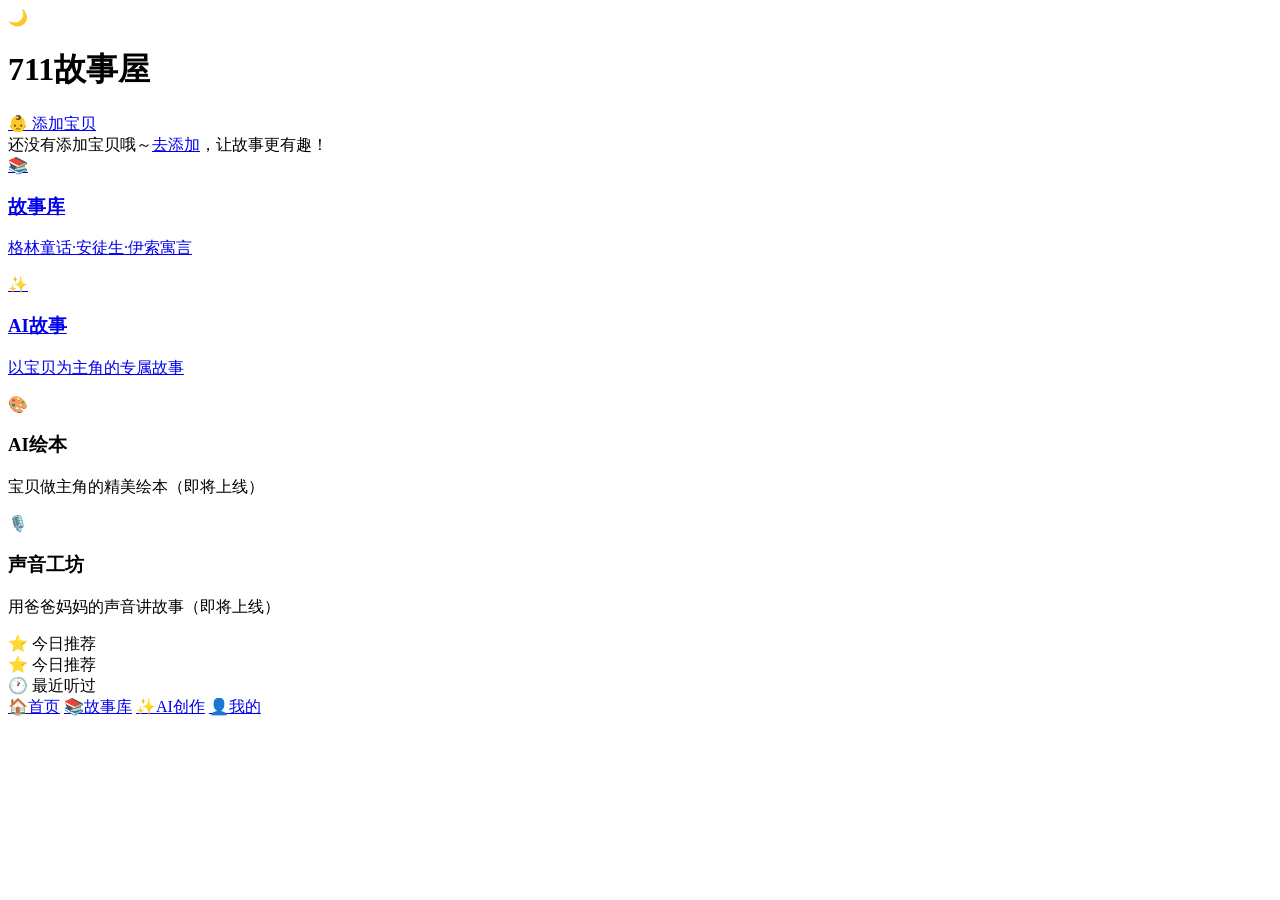
==== index.html @ f0ee1ba6 "Add/Update index.html" ====
<!DOCTYPE html>
<html lang="zh-CN">
<head>
  <meta charset="UTF-8">
  <meta name="viewport" content="width=device-width, initial-scale=1.0, user-scalable=no">
  <title>711故事屋</title>
  <link rel="manifest" href="manifest.json">
  <meta name="theme-color" content="#667eea">
  <link rel="stylesheet" href="css/common.css">
</head>
<body>
  <div class="container">
    <div class="header">
      <div class="logo">🌙</div>
      <h1>711故事屋</h1>
      <a href="profile.html" class="child-badge" id="childBadge">
        <span id="childEmoji">👶</span>
        <span id="childName">添加宝贝</span>
      </a>
    </div>

    <div class="no-child-tip" id="no-child-tip">
      还没有添加宝贝哦～<a href="profile.html">去添加</a>，让故事更有趣！
    </div>

    <div class="feature-grid">
      <a href="library.html" class="feature-card">
        <div class="icon">📚</div>
        <h3>故事库</h3>
        <p>格林童话·安徒生·伊索寓言</p>
      </a>
      <a href="create.html" class="feature-card">
        <div class="icon">✨</div>
        <h3>AI故事</h3>
        <p>以宝贝为主角的专属故事</p>
      </a>
      <div class="feature-card coming-soon">
        <div class="icon">🎨</div>
        <h3>AI绘本</h3>
        <p>宝贝做主角的精美绘本（即将上线）</p>
      </div>
      <div class="feature-card coming-soon">
        <div class="icon">🎙️</div>
        <h3>声音工坊</h3>
        <p>用爸爸妈妈的声音讲故事（即将上线）</p>
      </div>
    </div>

    <div class="section-title">⭐ 今日推荐</div>
    <div class="section-title">⭐ 今日推荐</div>
    <div id="recommendList"></div>

    <div class="section-title">🕐 最近听过</div>
    <div id="recentList"></div>
  </div>

  <nav class="nav-bar">
    <a href="index.html" class="active"><span class="icon">🏠</span>首页</a>
    <a href="library.html"><span class="icon">📚</span>故事库</a>
    <a href="create.html"><span class="icon">✨</span>AI创作</a>
    <a href="profile.html"><span class="icon">👤</span>我的</a>
  </nav>

  <script src="js/utils.js"></script>
  <script src="js/storage.js"></script>
  <script src="js/story-data.js"></script>
  <script src="js/app.js"></script>
  <script>
    // Update child badge
    const child = ChildStore.getDefault();

    // Render recommendations
    (function() {
      const list = document.getElementById('recommendList');
      const stories = StoryData.getRandom(3);
      list.innerHTML = stories.map(s => `
        <a href="reader.html?id=${s.id}&source=library" class="story-card">
          <div class="thumb">${s.emoji}</div>
          <div class="info"><h4>${s.title}</h4><p>${s.category === 'bedtime' ? '睡前故事' : s.category === 'fairy' ? '童话故事' : s.category === 'fable' ? '寓言故事' : '成语故事'} · ${s.ageRange}岁</p></div>
        </a>
      `).join('');
    })();
    if (child) {
      document.getElementById('childEmoji').textContent = getGenderEmoji(child.gender);
      document.getElementById('childName').textContent = getTimeGreeting() + '，' + child.name;
    }

    // Render recent history
    (function() {
      const list = document.getElementById('recentList');
      const history = StoryStore.getHistory(5);
      if (history.length === 0) {
        list.innerHTML = '<div class="story-card" style="opacity:.5;justify-content:center;"><p style="font-size:13px;color:var(--text-secondary)">还没有听过故事哦，去故事库看看吧～</p></div>';
        return;
      }
      list.innerHTML = history.map(h => {
        const isAI = h.source === 'ai';
        const href = isAI ? `reader.html?source=ai&storyId=${h.id}` : `reader.html?source=library&id=${h.originalId}`;
        return `<a href="${href}" class="story-card">
          <div class="thumb">${h.emoji || '📖'}</div>
          <div class="info"><h4>${h.title}</h4><p>${isAI ? 'AI故事' : '故事库'} · 听过${h.listenCount || 1}次</p></div>
        </a>`;
      }).join('');
    })();
  </script>
</body>
</html>
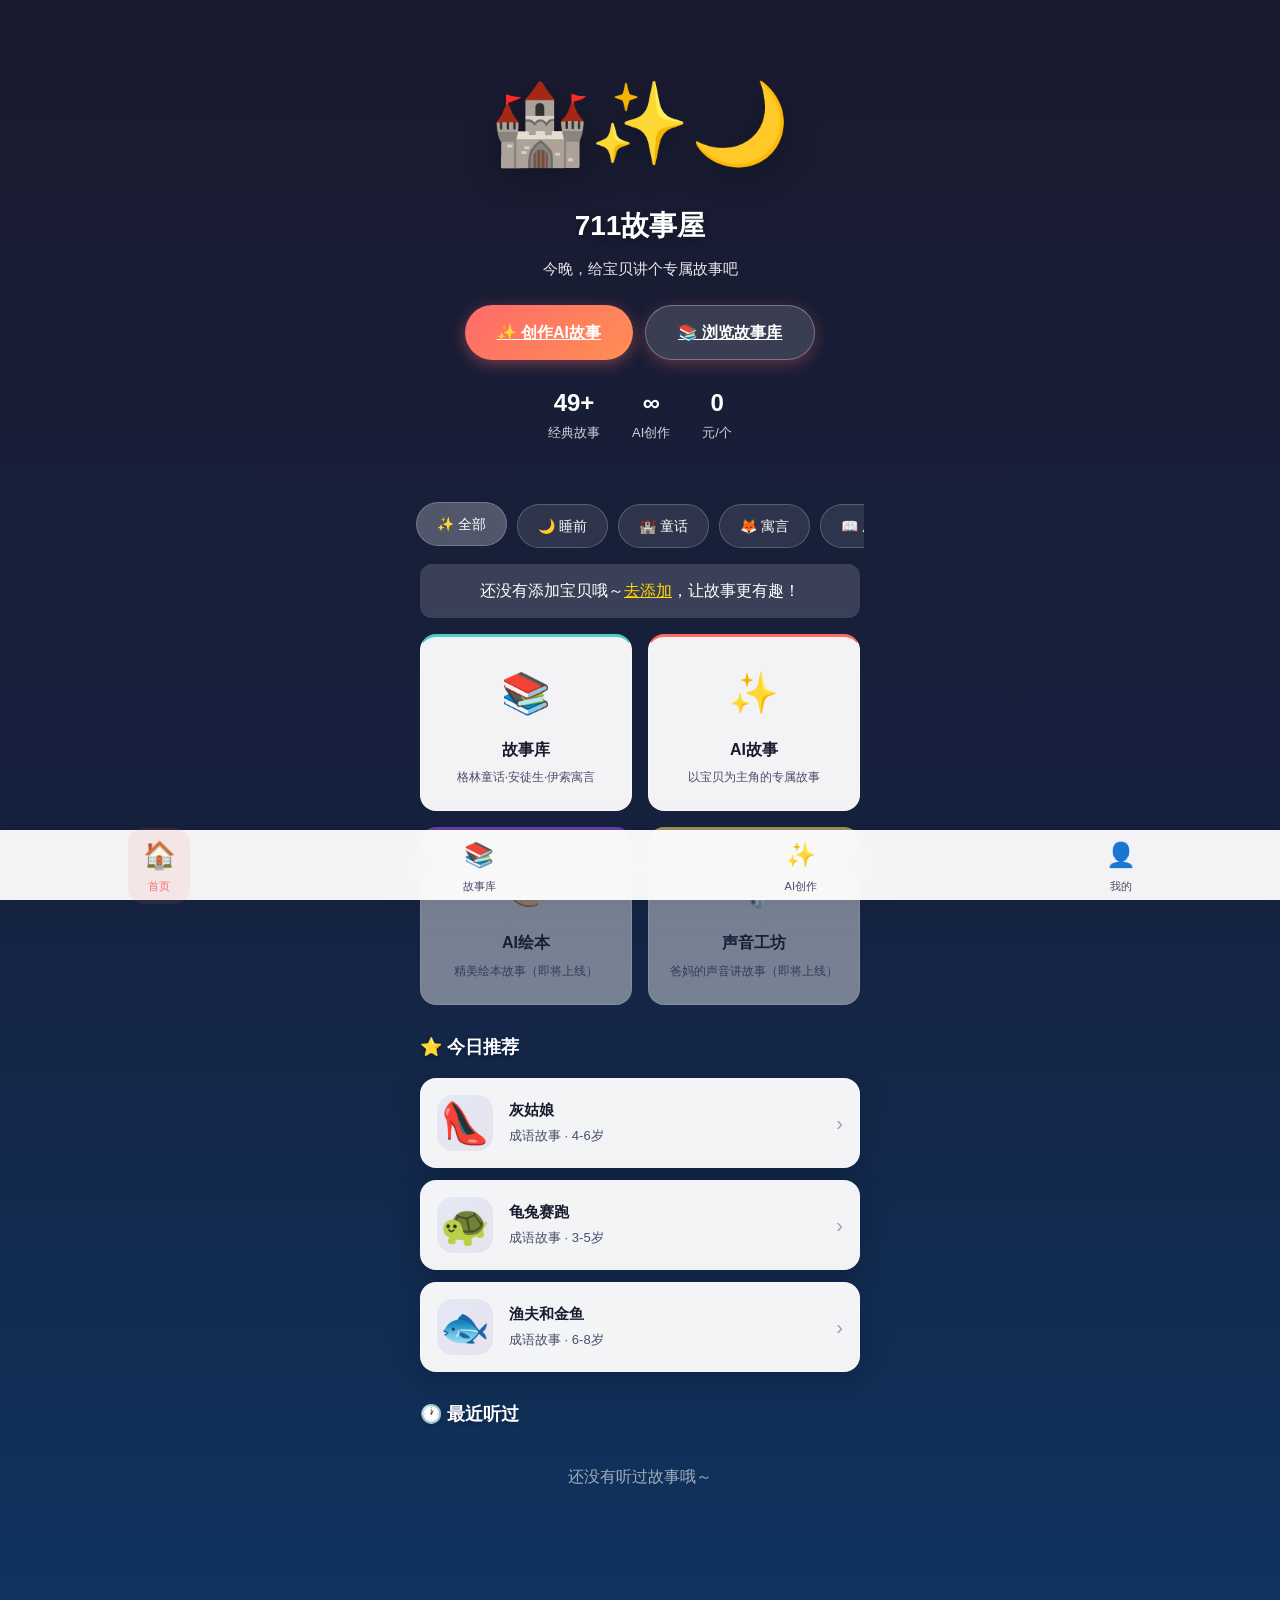
==== commit ffeb2bb0: "Redesign homepage: hero section, category tags, stats bar" ====
--- a/index.html
+++ b/index.html
@@ -3,53 +3,197 @@
 <head>
   <meta charset="UTF-8">
   <meta name="viewport" content="width=device-width, initial-scale=1.0, user-scalable=no">
-  <title>711故事屋</title>
+  <title>711故事屋 - 宝贝的专属睡前故事</title>
   <link rel="manifest" href="manifest.json">
-  <meta name="theme-color" content="#667eea">
+  <meta name="theme-color" content="#1a1a2e">
+  <meta name="description" content="用AI为宝贝创作专属睡前故事">
   <link rel="stylesheet" href="css/common.css">
+  <style>
+    /* 首页特有样式 */
+    .hero-section {
+      text-align: center;
+      padding: 40px 0 32px;
+      color: #fff;
+    }
+    
+    .hero-illustration {
+      font-size: 80px;
+      margin-bottom: 16px;
+      filter: drop-shadow(0 8px 16px rgba(0,0,0,0.3));
+      animation: float 3s ease-in-out infinite;
+    }
+    
+    @keyframes float {
+      0%, 100% { transform: translateY(0); }
+      50% { transform: translateY(-10px); }
+    }
+    
+    .hero-title {
+      font-size: 28px;
+      font-weight: 700;
+      margin-bottom: 8px;
+      text-shadow: 0 2px 8px rgba(0,0,0,0.3);
+    }
+    
+    .hero-subtitle {
+      font-size: 15px;
+      opacity: 0.9;
+      margin-bottom: 24px;
+    }
+    
+    .hero-cta {
+      display: flex;
+      gap: 12px;
+      justify-content: center;
+      flex-wrap: wrap;
+    }
+    
+    .btn-primary {
+      background: linear-gradient(135deg, #FF6B6B, #FF8E53);
+      box-shadow: 0 4px 15px rgba(255,107,107,0.4);
+    }
+    
+    .btn-secondary {
+      background: rgba(255,255,255,0.15);
+      backdrop-filter: blur(10px);
+      border: 1px solid rgba(255,255,255,0.3);
+    }
+    
+    .stats-bar {
+      display: flex;
+      justify-content: center;
+      gap: 32px;
+      margin: 24px 0;
+      color: rgba(255,255,255,0.8);
+      font-size: 13px;
+    }
+    
+    .stats-item {
+      text-align: center;
+    }
+    
+    .stats-item .number {
+      font-size: 24px;
+      font-weight: 700;
+      color: #fff;
+      display: block;
+    }
+    
+    /* 分类标签 */
+    .category-tags {
+      display: flex;
+      gap: 10px;
+      overflow-x: auto;
+      padding: 4px 0 16px;
+      margin: 0 -4px;
+      scrollbar-width: none;
+    }
+    
+    .category-tags::-webkit-scrollbar {
+      display: none;
+    }
+    
+    .category-tag {
+      flex-shrink: 0;
+      padding: 10px 20px;
+      background: rgba(255,255,255,0.1);
+      backdrop-filter: blur(10px);
+      border-radius: 24px;
+      color: #fff;
+      text-decoration: none;
+      font-size: 14px;
+      border: 1px solid rgba(255,255,255,0.2);
+      transition: all 0.3s;
+    }
+    
+    .category-tag:hover,
+    .category-tag.active {
+      background: rgba(255,255,255,0.25);
+      transform: translateY(-2px);
+    }
+    
+    .category-tag .emoji {
+      margin-right: 4px;
+    }
+  </style>
 </head>
 <body>
   <div class="container">
-    <div class="header">
-      <div class="logo">🌙</div>
-      <h1>711故事屋</h1>
-      <a href="profile.html" class="child-badge" id="childBadge">
-        <span id="childEmoji">👶</span>
-        <span id="childName">添加宝贝</span>
-      </a>
-    </div>
+    <!-- Hero Section -->
+    <div class="hero-section">
+      <div class="hero-illustration">🏰✨🌙</div>
+      <h1 class="hero-title">711故事屋</h1>
+      <p class="hero-subtitle">今晚，给宝贝讲个专属故事吧</p>
+      
+      <div class="hero-cta">
+        <a href="create.html" class="btn btn-primary">✨ 创作AI故事</a>
+        <a href="library.html" class="btn btn-secondary">📚 浏览故事库</a>
+      </div>
+      
+      <div class="stats-bar">
+        <div class="stats-item">
+          <span class="number">49+</span>
+          <span>经典故事</span>
+        </div>
+        <div class="stats-item">
+          <span class="number">∞</span>
+          <span>AI创作</span>
+        </div>
+        <div class="stats-item">
+          <span class="number">0</span>
+          <span>元/个</span>
+        </div>
+      </div>
+    </div>
+    
+    <!-- 分类标签 -->
+    <div class="category-tags">
+      <a href="library.html" class="category-tag active"><span class="emoji">✨</span>全部</a>
+      <a href="library.html?category=bedtime" class="category-tag"><span class="emoji">🌙</span>睡前</a>
+      <a href="library.html?category=fairy" class="category-tag"><span class="emoji">🏰</span>童话</a>
+      <a href="library.html?category=fable" class="category-tag"><span class="emoji">🦊</span>寓言</a>
+      <a href="library.html?category=idiom" class="category-tag"><span class="emoji">📖</span>成语</a>
+    </div>
+
+    <!-- Child Badge -->
+    <a href="profile.html" class="child-badge" id="childBadge" style="display:none">
+      <span class="avatar" id="childEmoji">👶</span>
+      <span id="childName">添加宝贝</span>
+    </a>
 
     <div class="no-child-tip" id="no-child-tip">
       还没有添加宝贝哦～<a href="profile.html">去添加</a>，让故事更有趣！
     </div>
 
+    <!-- Feature Grid -->
     <div class="feature-grid">
       <a href="library.html" class="feature-card">
-        <div class="icon">📚</div>
+        <span class="icon">📚</span>
         <h3>故事库</h3>
         <p>格林童话·安徒生·伊索寓言</p>
       </a>
       <a href="create.html" class="feature-card">
-        <div class="icon">✨</div>
+        <span class="icon">✨</span>
         <h3>AI故事</h3>
         <p>以宝贝为主角的专属故事</p>
       </a>
       <div class="feature-card coming-soon">
-        <div class="icon">🎨</div>
+        <span class="icon">🎨</span>
         <h3>AI绘本</h3>
-        <p>宝贝做主角的精美绘本（即将上线）</p>
+        <p>精美绘本故事（即将上线）</p>
       </div>
       <div class="feature-card coming-soon">
-        <div class="icon">🎙️</div>
+        <span class="icon">🎙️</span>
         <h3>声音工坊</h3>
-        <p>用爸爸妈妈的声音讲故事（即将上线）</p>
-      </div>
-    </div>
-
-    <div class="section-title">⭐ 今日推荐</div>
+        <p>爸妈的声音讲故事（即将上线）</p>
+      </div>
+    </div>
+
+    <!-- 今日推荐 -->
     <div class="section-title">⭐ 今日推荐</div>
     <div id="recommendList"></div>
 
+    <!-- 最近听过 -->
     <div class="section-title">🕐 最近听过</div>
     <div id="recentList"></div>
   </div>
@@ -68,6 +212,12 @@
   <script>
     // Update child badge
     const child = ChildStore.getDefault();
+    if (child) {
+      document.getElementById('childBadge').style.display = 'inline-flex';
+      document.getElementById('childEmoji').textContent = getGenderEmoji(child.gender);
+      document.getElementById('childName').textContent = child.name;
+      document.getElementById('no-child-tip').style.display = 'none';
+    }
 
     // Render recommendations
     (function() {
@@ -76,30 +226,36 @@
       list.innerHTML = stories.map(s => `
         <a href="reader.html?id=${s.id}&source=library" class="story-card">
           <div class="thumb">${s.emoji}</div>
-          <div class="info"><h4>${s.title}</h4><p>${s.category === 'bedtime' ? '睡前故事' : s.category === 'fairy' ? '童话故事' : s.category === 'fable' ? '寓言故事' : '成语故事'} · ${s.ageRange}岁</p></div>
+          <div class="info">
+            <h4>${s.title}</h4>
+            <p>${s.category === 'bedtime' ? '睡前故事' : s.category === 'fairy' ? '童话故事' : s.category === 'fable' ? '寓言故事' : '成语故事'} · ${s.ageRange}岁</p>
+          </div>
+          <span class="arrow">›</span>
         </a>
       `).join('');
     })();
-    if (child) {
-      document.getElementById('childEmoji').textContent = getGenderEmoji(child.gender);
-      document.getElementById('childName').textContent = getTimeGreeting() + '，' + child.name;
-    }
-
-    // Render recent history
+
+    // Render recent
     (function() {
       const list = document.getElementById('recentList');
-      const history = StoryStore.getHistory(5);
+      const history = StoryStore.getHistory().slice(0, 3);
       if (history.length === 0) {
-        list.innerHTML = '<div class="story-card" style="opacity:.5;justify-content:center;"><p style="font-size:13px;color:var(--text-secondary)">还没有听过故事哦，去故事库看看吧～</p></div>';
+        list.innerHTML = '<div style="color:rgba(255,255,255,0.6);text-align:center;padding:20px;">还没有听过故事哦～</div>';
         return;
       }
       list.innerHTML = history.map(h => {
-        const isAI = h.source === 'ai';
-        const href = isAI ? `reader.html?source=ai&storyId=${h.id}` : `reader.html?source=library&id=${h.originalId}`;
-        return `<a href="${href}" class="story-card">
-          <div class="thumb">${h.emoji || '📖'}</div>
-          <div class="info"><h4>${h.title}</h4><p>${isAI ? 'AI故事' : '故事库'} · 听过${h.listenCount || 1}次</p></div>
-        </a>`;
+        const story = StoryData.getById(h.originalId);
+        if (!story) return '';
+        return `
+          <a href="reader.html?id=${story.id}&source=library" class="story-card">
+            <div class="thumb">${story.emoji}</div>
+            <div class="info">
+              <h4>${story.title}</h4>
+              <p>${formatDate(h.timestamp)}</p>
+            </div>
+            <span class="arrow">›</span>
+          </a>
+        `;
       }).join('');
     })();
   </script>
--- a/css/common.css
+++ b/css/common.css
@@ -0,0 +1,442 @@
+:root {
+  /* 温暖睡前配色 - 2025趋势 */
+  --bg-gradient: linear-gradient(180deg, #1a1a2e 0%, #16213e 50%, #0f3460 100%);
+  --bg-soft: linear-gradient(135deg, #667eea 0%, #764ba2 100%);
+  --card-bg: rgba(255,255,255,0.95);
+  --card-bg-dark: rgba(30,30,50,0.95);
+  --card-shadow: 0 8px 32px rgba(0,0,0,0.2);
+  --card-shadow-hover: 0 12px 40px rgba(0,0,0,0.25);
+  --text-primary: #1a1a2e;
+  --text-secondary: #4a4a6a;
+  --text-light: #fff;
+  
+  /* 主色调 - 温暖渐变 */
+  --accent: #FF6B6B;
+  --accent2: #FF8E53;
+  --accent-gradient: linear-gradient(135deg, #FF6B6B 0%, #FF8E53 100%);
+  
+  /* 辅助色 */
+  --success: #4ECDC4;
+  --warning: #FFE66D;
+  --purple: #A855F7;
+  --blue: #667eea;
+  
+  --radius: 24px;
+  --radius-sm: 16px;
+  --nav-height: 70px;
+  
+  /* 动画 */
+  --transition: all 0.3s cubic-bezier(0.4, 0, 0.2, 1);
+}
+[data-theme="dark"] {
+  --card-bg: #2d2d3f;
+  --card-shadow: 0 4px 15px rgba(0,0,0,0.3);
+  --text-primary: #f0f0f0;
+  --text-secondary: #b0b0c0;
+}
+* { margin: 0; padding: 0; box-sizing: border-box; }
+
+body {
+  font-family: -apple-system, BlinkMacSystemFont, 'Segoe UI', 'PingFang SC', 'Microsoft YaHei', sans-serif;
+  background: var(--bg-gradient);
+  min-height: 100vh;
+  color: var(--text-primary);
+  padding-bottom: calc(var(--nav-height) + 24px);
+  line-height: 1.6;
+  -webkit-font-smoothing: antialiased;
+}
+
+.container {
+  max-width: 480px;
+  margin: 0 auto;
+  padding: 20px;
+}
+
+/* 玻璃拟态卡片 */
+.card {
+  background: var(--card-bg);
+  border-radius: var(--radius);
+  box-shadow: var(--card-shadow);
+  padding: 24px;
+  margin-bottom: 20px;
+  backdrop-filter: blur(10px);
+  border: 1px solid rgba(255,255,255,0.2);
+  transition: var(--transition);
+}
+
+.card:hover {
+  box-shadow: var(--card-shadow-hover);
+  transform: translateY(-2px);
+}
+
+/* 按钮升级 */
+.btn {
+  display: inline-flex;
+  align-items: center;
+  justify-content: center;
+  gap: 8px;
+  padding: 14px 32px;
+  border: none;
+  border-radius: 30px;
+  background: var(--accent-gradient);
+  color: #fff;
+  font-size: 16px;
+  font-weight: 600;
+  cursor: pointer;
+  transition: var(--transition);
+  box-shadow: 0 4px 15px rgba(255,107,107,0.3);
+}
+
+.btn:hover { 
+  transform: translateY(-2px);
+  box-shadow: 0 8px 25px rgba(255,107,107,0.4);
+}
+
+.btn:active {
+  transform: translateY(0) scale(0.98);
+}
+
+.btn-danger { 
+  background: linear-gradient(135deg, #e74c3c, #c0392b);
+  box-shadow: 0 4px 15px rgba(231,76,60,0.3);
+}
+
+.btn-block { 
+  display: flex; 
+  width: 100%; 
+}
+
+/* Header - 沉浸式 */
+.header { 
+  text-align: center; 
+  padding: 32px 0 24px; 
+  color: var(--text-light);
+  position: relative;
+}
+
+.header::before {
+  content: '✨';
+  position: absolute;
+  top: 20px;
+  left: 20%;
+  font-size: 20px;
+  opacity: 0.6;
+  animation: twinkle 2s infinite;
+}
+
+.header::after {
+  content: '🌙';
+  position: absolute;
+  top: 16px;
+  right: 15%;
+  font-size: 24px;
+  opacity: 0.8;
+  animation: float 3s ease-in-out infinite;
+}
+
+@keyframes twinkle {
+  0%, 100% { opacity: 0.4; transform: scale(1); }
+  50% { opacity: 1; transform: scale(1.2); }
+}
+
+@keyframes float {
+  0%, 100% { transform: translateY(0); }
+  50% { transform: translateY(-8px); }
+}
+
+.header .logo { 
+  font-size: 48px; 
+  margin-bottom: 8px;
+  filter: drop-shadow(0 4px 8px rgba(0,0,0,0.2));
+}
+
+.header h1 { 
+  font-size: 26px; 
+  font-weight: 700; 
+  margin-top: 4px;
+  text-shadow: 0 2px 4px rgba(0,0,0,0.2);
+  letter-spacing: 1px;
+}
+
+.header .subtitle {
+  font-size: 14px;
+  opacity: 0.85;
+  margin-top: 6px;
+  font-weight: 400;
+}
+
+/* Child badge - 玻璃拟态 */
+.child-badge {
+  display: inline-flex; 
+  align-items: center; 
+  gap: 8px;
+  background: rgba(255,255,255,0.15); 
+  backdrop-filter: blur(10px);
+  border-radius: 24px;
+  padding: 10px 20px; 
+  color: #fff; 
+  text-decoration: none;
+  font-size: 15px; 
+  margin-top: 16px;
+  border: 1px solid rgba(255,255,255,0.2);
+  transition: var(--transition);
+}
+
+.child-badge:hover {
+  background: rgba(255,255,255,0.25);
+  transform: translateY(-2px);
+}
+
+.child-badge .avatar {
+  font-size: 24px;
+}
+
+/* Feature grid - 新拟态风格 */
+.feature-grid { 
+  display: grid; 
+  grid-template-columns: 1fr 1fr; 
+  gap: 16px;
+  margin-top: 8px;
+}
+
+.feature-card {
+  background: var(--card-bg); 
+  border-radius: var(--radius-sm); 
+  padding: 24px 16px; 
+  text-align: center;
+  text-decoration: none; 
+  color: var(--text-primary);
+  transition: var(--transition);
+  position: relative;
+  overflow: hidden;
+  border: 1px solid rgba(255,255,255,0.3);
+}
+
+.feature-card::before {
+  content: '';
+  position: absolute;
+  top: 0;
+  left: 0;
+  right: 0;
+  height: 4px;
+  background: var(--accent-gradient);
+  opacity: 0;
+  transition: opacity 0.3s;
+}
+
+.feature-card:hover { 
+  transform: translateY(-4px);
+  box-shadow: var(--card-shadow-hover);
+}
+
+.feature-card:hover::before {
+  opacity: 1;
+}
+
+.feature-card .icon { 
+  font-size: 40px; 
+  margin-bottom: 12px;
+  display: block;
+  transition: transform 0.3s;
+}
+
+.feature-card:hover .icon {
+  transform: scale(1.1);
+}
+
+.feature-card h3 { 
+  font-size: 16px; 
+  font-weight: 600;
+  margin: 0 0 6px; 
+}
+
+.feature-card p { 
+  font-size: 12px; 
+  color: var(--text-secondary);
+  line-height: 1.5;
+}
+
+.feature-card.coming-soon { 
+  opacity: 0.6;
+  background: rgba(255,255,255,0.7);
+}
+
+.feature-card.coming-soon .icon {
+  filter: grayscale(0.5);
+}
+
+/* 特色卡片颜色 */
+.feature-card:nth-child(1) { border-top: 3px solid #4ECDC4; }
+.feature-card:nth-child(2) { border-top: 3px solid #FF6B6B; }
+.feature-card:nth-child(3) { border-top: 3px solid #A855F7; }
+.feature-card:nth-child(4) { border-top: 3px solid #FFE66D; }
+
+/* Section */
+.section-title {
+  color: var(--text-light); 
+  font-size: 18px; 
+  font-weight: 700;
+  margin: 28px 0 16px; 
+  display: flex; 
+  align-items: center; 
+  gap: 8px;
+  text-shadow: 0 2px 4px rgba(0,0,0,0.2);
+}
+
+/* Story card - 玻璃拟态 */
+.story-card {
+  display: flex; 
+  align-items: center; 
+  gap: 16px;
+  background: var(--card-bg); 
+  border-radius: var(--radius-sm);
+  box-shadow: var(--card-shadow); 
+  padding: 16px; 
+  margin-bottom: 12px;
+  text-decoration: none; 
+  color: var(--text-primary);
+  transition: var(--transition);
+  border: 1px solid rgba(255,255,255,0.2);
+}
+
+.story-card:hover {
+  transform: translateX(4px);
+  box-shadow: var(--card-shadow-hover);
+}
+
+.story-card .thumb { 
+  font-size: 40px; 
+  flex-shrink: 0;
+  width: 56px;
+  height: 56px;
+  display: flex;
+  align-items: center;
+  justify-content: center;
+  background: linear-gradient(135deg, rgba(102,126,234,0.1), rgba(118,75,162,0.1));
+  border-radius: 16px;
+}
+
+.story-card .info { flex: 1; }
+.story-card .info h4 { 
+  font-size: 15px; 
+  font-weight: 600;
+  margin-bottom: 4px;
+}
+
+.story-card .info p { 
+  font-size: 13px; 
+  color: var(--text-secondary);
+}
+
+.story-card .arrow {
+  color: var(--text-secondary);
+  font-size: 20px;
+  opacity: 0.5;
+  transition: opacity 0.3s;
+}
+
+.story-card:hover .arrow {
+  opacity: 1;
+}
+
+/* Nav bar - 玻璃拟态 */
+.nav-bar {
+  position: fixed; 
+  bottom: 0; 
+  left: 0; 
+  right: 0;
+  height: var(--nav-height);
+  background: rgba(255,255,255,0.95);
+  backdrop-filter: blur(20px);
+  box-shadow: 0 -4px 20px rgba(0,0,0,0.1);
+  display: flex; 
+  justify-content: space-around; 
+  align-items: center;
+  z-index: 100;
+  border-top: 1px solid rgba(255,255,255,0.3);
+  padding-bottom: env(safe-area-inset-bottom);
+}
+
+.nav-bar a {
+  display: flex; 
+  flex-direction: column; 
+  align-items: center;
+  text-decoration: none; 
+  color: var(--text-secondary);
+  font-size: 11px; 
+  gap: 4px; 
+  transition: var(--transition);
+  padding: 8px 16px;
+  border-radius: 16px;
+}
+
+.nav-bar a .icon { 
+  font-size: 24px; 
+  transition: transform 0.3s;
+}
+
+.nav-bar a:hover .icon {
+  transform: scale(1.1);
+}
+
+.nav-bar a.active { 
+  color: var(--accent);
+  background: rgba(255,107,107,0.1);
+}
+
+.nav-bar a.active .icon {
+  transform: scale(1.1);
+}
+
+/* Tip */
+.no-child-tip {
+  display: none; background: rgba(255,255,255,0.15);
+  border-radius: 12px; padding: 14px; text-align: center;
+  color: #fff; margin-bottom: 16px;
+}
+.no-child-tip a { color: #ffd700; text-decoration: underline; }
+
+/* Profile page */
+.child-list-card {
+  display: flex; align-items: center; gap: 12px;
+  cursor: pointer; transition: transform .2s;
+}
+.child-list-card:hover { transform: translateY(-2px); }
+.child-list-card .avatar { font-size: 36px; }
+.child-list-card .meta h3 { font-size: 16px; }
+.child-list-card .meta p { font-size: 13px; color: var(--text-secondary); }
+.tag { display: inline-block; padding: 4px 10px; border-radius: 12px; font-size: 12px; background: rgba(102,126,234,0.15); color: var(--accent); margin: 2px; }
+
+/* Form */
+.form-group { margin-bottom: 16px; }
+.form-group label { display: block; font-size: 14px; margin-bottom: 6px; color: var(--text-secondary); }
+.form-group input, .form-group select {
+  width: 100%; padding: 10px 14px; border: 1px solid #ddd;
+  border-radius: 12px; font-size: 15px; background: var(--card-bg); color: var(--text-primary);
+}
+.gender-select { display: flex; gap: 10px; }
+.gender-option {
+  flex: 1; padding: 12px; border-radius: 12px; border: 2px solid #ddd;
+  text-align: center; cursor: pointer; font-size: 20px; transition: border-color .2s;
+}
+.gender-option.selected { border-color: var(--accent); background: rgba(102,126,234,0.1); }
+.tags-grid { display: flex; flex-wrap: wrap; gap: 8px; }
+.tag-option {
+  padding: 8px 14px; border-radius: 16px; border: 2px solid #ddd;
+  cursor: pointer; font-size: 13px; transition: all .2s;
+}
+.tag-option.selected { border-color: var(--accent); background: rgba(102,126,234,0.15); color: var(--accent); }
+.form-actions { display: flex; gap: 10px; margin-top: 20px; }
+.form-actions .btn { flex: 1; }
+
+/* Modal overlay */
+.modal-overlay {
+  display: none; position: fixed; inset: 0; background: rgba(0,0,0,0.5);
+  z-index: 200; justify-content: center; align-items: flex-end;
+}
+.modal-overlay.show { display: flex; }
+.modal-content {
+  background: var(--card-bg); border-radius: 20px 20px 0 0;
+  width: 100%; max-width: 600px; padding: 24px;
+  max-height: 85vh; overflow-y: auto;
+}
